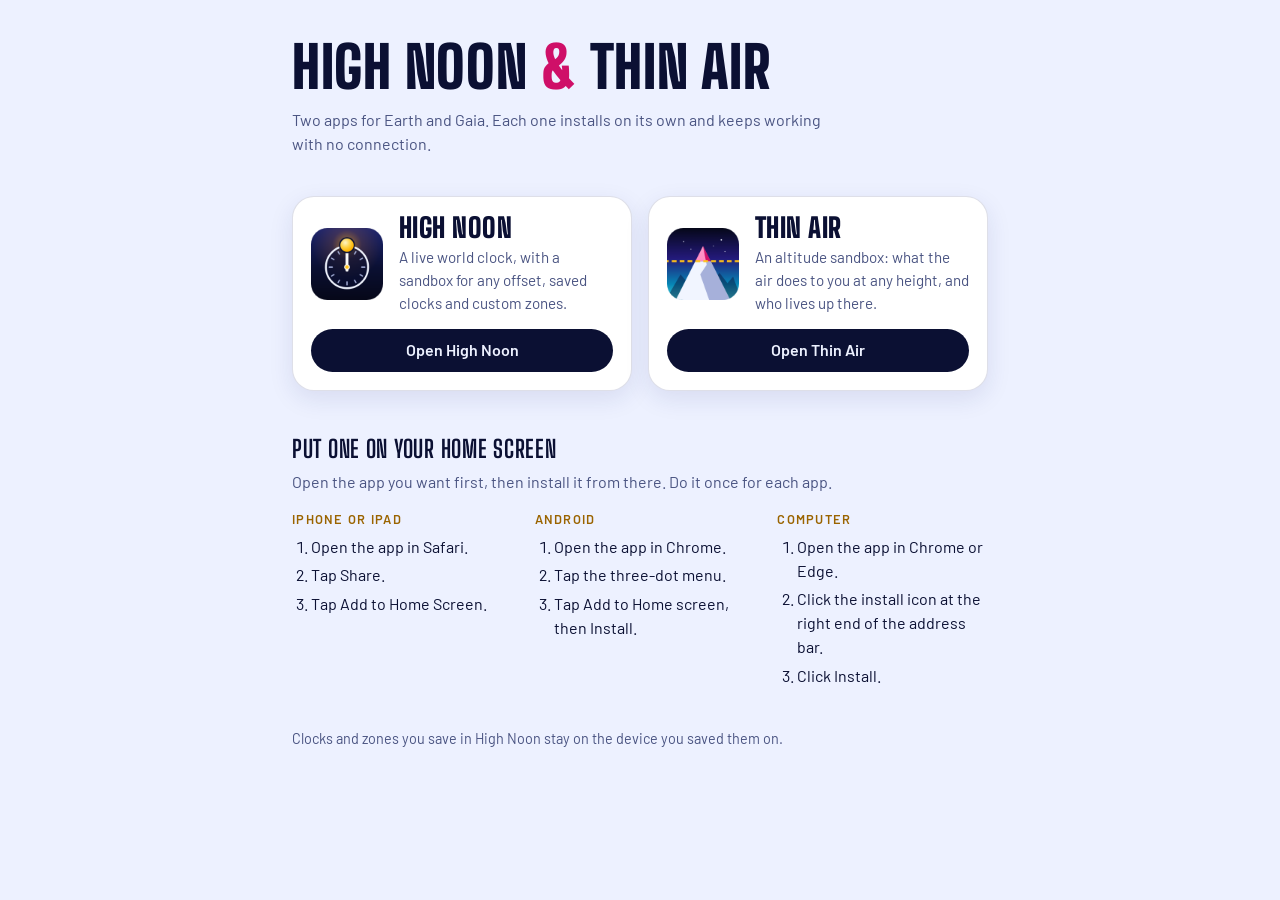
==== index.html @ 5a255d07 "Add High Noon and Thin Air as installable web apps Each app has its own manifest, icons, self-hosted" ====
<!doctype html>
<html lang="en">
<head>
<meta charset="utf-8">
<meta name="viewport" content="width=device-width, initial-scale=1, viewport-fit=cover">
<title>High Noon and Thin Air</title>
<meta name="description" content="Two apps for Earth and Gaia: a live world clock and an altitude sandbox.">
<meta name="theme-color" content="#EDF1FF" media="(prefers-color-scheme: light)">
<meta name="theme-color" content="#060819" media="(prefers-color-scheme: dark)">
<link rel="icon" type="image/png" sizes="32x32" href="./high-noon/icons/favicon-32.png">
<link rel="stylesheet" href="./high-noon/fonts/fonts.css">
<style>
  /* Layout: one narrow column. Two app tiles side by side, stacked on a phone, then the install steps. */
  :root {
    --bg: #EDF1FF; --ink: #0B1033; --muted: #4A5482; --card: #FFFFFF; --edge: rgba(24, 32, 96, .14);
    --gold: #9A6400; --above: #CF0F68; --below: #00767F; --shadow: 0 8px 24px rgba(30, 40, 120, .10);
    --display: "Big Shoulders Display", "Barlow Condensed", "Arial Narrow", Impact, sans-serif;
    --body: "Barlow", "Segoe UI", "Helvetica Neue", Arial, sans-serif;
    color-scheme: light;
  }
  @media (prefers-color-scheme: dark) {
    :root {
      --bg: #060819; --ink: #F1F5FF; --muted: #A6B0DA; --card: #0E1231; --edge: rgba(255, 255, 255, .12);
      --gold: #FFD447; --above: #FF5FAE; --below: #3FD0D8; --shadow: 0 8px 28px rgba(0, 0, 0, .5);
      color-scheme: dark;
    }
  }
  * { box-sizing: border-box; }
  html { padding-top: env(safe-area-inset-top, 0px); padding-bottom: env(safe-area-inset-bottom, 0px); }
  body { margin: 0; background: var(--bg); color: var(--ink); font-family: var(--body); font-size: 1rem; line-height: 1.5; -webkit-text-size-adjust: 100%; }
  main { max-width: 46rem; margin: 0 auto; padding-inline: 1.25rem; padding-block: 2.5rem 3.5rem; display: grid; gap: 2.5rem; }
  h1 { font-family: var(--display); font-weight: 900; font-size: clamp(2.4rem, 9vw, 3.6rem); line-height: .95; letter-spacing: .01em; text-transform: uppercase; margin: 0; text-wrap: balance; }
  h1 span { color: var(--above); }
  .lede { margin: .8rem 0 0; color: var(--muted); max-width: 34rem; }
  .apps { display: grid; grid-template-columns: repeat(auto-fit, minmax(15rem, 1fr)); gap: 1rem; }
  .app { display: grid; grid-template-columns: auto 1fr; gap: .9rem 1rem; align-items: center; padding: 1.1rem; background: var(--card); border: 1px solid var(--edge); border-radius: 22px; box-shadow: var(--shadow); color: inherit; text-decoration: none; min-width: 0; }
  .app img { width: 4.5rem; height: 4.5rem; display: block; }
  .app h2 { font-family: var(--display); font-weight: 900; font-size: 1.7rem; line-height: 1; text-transform: uppercase; letter-spacing: .02em; margin: 0 0 .3rem; }
  .app p { margin: 0; color: var(--muted); font-size: .95rem; }
  .app b { grid-column: 1 / -1; display: block; text-align: center; font-weight: 600; padding: .6rem 1rem; border-radius: 999px; background: var(--ink); color: var(--bg); }
  .app:hover b { background: var(--above); color: #FFFFFF; }
  .app:focus-visible { outline: 3px solid var(--above); outline-offset: 3px; }
  h3 { font-family: var(--display); font-weight: 700; font-size: 1.5rem; text-transform: uppercase; letter-spacing: .03em; margin: 0 0 .2rem; }
  .how > p { margin: 0 0 1rem; color: var(--muted); max-width: 34rem; }
  .ways { display: grid; grid-template-columns: repeat(auto-fit, minmax(13rem, 1fr)); gap: 1.4rem 2rem; }
  .ways h4 { margin: 0 0 .35rem; font-size: .8rem; font-weight: 600; letter-spacing: .1em; text-transform: uppercase; color: var(--gold); }
  .ways ol { margin: 0; padding-left: 1.2rem; display: grid; gap: .3rem; }
  .fine { margin: 0; color: var(--muted); font-size: .9rem; max-width: 34rem; }
</style>
</head>
<body>
<main>
  <header>
    <h1>High Noon <span>&amp;</span> Thin Air</h1>
    <p class="lede">Two apps for Earth and Gaia. Each one installs on its own and keeps working with no connection.</p>
  </header>

  <div class="apps">
    <a class="app" href="./high-noon/">
      <img src="./high-noon/icons/icon-192.png" alt="" width="192" height="192">
      <div>
        <h2>High Noon</h2>
        <p>A live world clock, with a sandbox for any offset, saved clocks and custom zones.</p>
      </div>
      <b>Open High Noon</b>
    </a>
    <a class="app" href="./thin-air/">
      <img src="./thin-air/icons/icon-192.png" alt="" width="192" height="192">
      <div>
        <h2>Thin Air</h2>
        <p>An altitude sandbox: what the air does to you at any height, and who lives up there.</p>
      </div>
      <b>Open Thin Air</b>
    </a>
  </div>

  <section class="how" aria-labelledby="how-h">
    <h3 id="how-h">Put one on your home screen</h3>
    <p>Open the app you want first, then install it from there. Do it once for each app.</p>
    <div class="ways">
      <div>
        <h4>iPhone or iPad</h4>
        <ol>
          <li>Open the app in Safari.</li>
          <li>Tap Share.</li>
          <li>Tap Add to Home Screen.</li>
        </ol>
      </div>
      <div>
        <h4>Android</h4>
        <ol>
          <li>Open the app in Chrome.</li>
          <li>Tap the three-dot menu.</li>
          <li>Tap Add to Home screen, then Install.</li>
        </ol>
      </div>
      <div>
        <h4>Computer</h4>
        <ol>
          <li>Open the app in Chrome or Edge.</li>
          <li>Click the install icon at the right end of the address bar.</li>
          <li>Click Install.</li>
        </ol>
      </div>
    </div>
  </section>

  <p class="fine">Clocks and zones you save in High Noon stay on the device you saved them on.</p>
</main>
</body>
</html>
---- high-noon/fonts/fonts.css ----
/* Barlow and Big Shoulders Display, SIL Open Font License 1.1. See OFL.txt. */
@font-face { font-family: 'Big Shoulders Display'; font-style: normal; font-weight: 700; font-display: swap; src: url(./big-shoulders-display-latin-ext-700-normal.woff2) format('woff2'); unicode-range: U+0100-02BA, U+02BD-02C5, U+02C7-02CC, U+02CE-02D7, U+02DD-02FF, U+0304, U+0308, U+0329, U+1D00-1DBF, U+1E00-1E9F, U+1EF2-1EFF, U+2020, U+20A0-20AB, U+20AD-20C0, U+2113, U+2C60-2C7F, U+A720-A7FF; }
@font-face { font-family: 'Big Shoulders Display'; font-style: normal; font-weight: 700; font-display: swap; src: url(./big-shoulders-display-latin-700-normal.woff2) format('woff2'); unicode-range: U+0000-00FF, U+0131, U+0152-0153, U+02BB-02BC, U+02C6, U+02DA, U+02DC, U+0304, U+0308, U+0329, U+2000-206F, U+20AC, U+2122, U+2191, U+2193, U+2212, U+2215, U+FEFF, U+FFFD; }
@font-face { font-family: 'Big Shoulders Display'; font-style: normal; font-weight: 900; font-display: swap; src: url(./big-shoulders-display-latin-ext-900-normal.woff2) format('woff2'); unicode-range: U+0100-02BA, U+02BD-02C5, U+02C7-02CC, U+02CE-02D7, U+02DD-02FF, U+0304, U+0308, U+0329, U+1D00-1DBF, U+1E00-1E9F, U+1EF2-1EFF, U+2020, U+20A0-20AB, U+20AD-20C0, U+2113, U+2C60-2C7F, U+A720-A7FF; }
@font-face { font-family: 'Big Shoulders Display'; font-style: normal; font-weight: 900; font-display: swap; src: url(./big-shoulders-display-latin-900-normal.woff2) format('woff2'); unicode-range: U+0000-00FF, U+0131, U+0152-0153, U+02BB-02BC, U+02C6, U+02DA, U+02DC, U+0304, U+0308, U+0329, U+2000-206F, U+20AC, U+2122, U+2191, U+2193, U+2212, U+2215, U+FEFF, U+FFFD; }
@font-face { font-family: 'Barlow'; font-style: normal; font-weight: 400; font-display: swap; src: url(./barlow-latin-ext-400-normal.woff2) format('woff2'); unicode-range: U+0100-02BA, U+02BD-02C5, U+02C7-02CC, U+02CE-02D7, U+02DD-02FF, U+0304, U+0308, U+0329, U+1D00-1DBF, U+1E00-1E9F, U+1EF2-1EFF, U+2020, U+20A0-20AB, U+20AD-20C0, U+2113, U+2C60-2C7F, U+A720-A7FF; }
@font-face { font-family: 'Barlow'; font-style: normal; font-weight: 400; font-display: swap; src: url(./barlow-latin-400-normal.woff2) format('woff2'); unicode-range: U+0000-00FF, U+0131, U+0152-0153, U+02BB-02BC, U+02C6, U+02DA, U+02DC, U+0304, U+0308, U+0329, U+2000-206F, U+20AC, U+2122, U+2191, U+2193, U+2212, U+2215, U+FEFF, U+FFFD; }
@font-face { font-family: 'Barlow'; font-style: normal; font-weight: 500; font-display: swap; src: url(./barlow-latin-ext-500-normal.woff2) format('woff2'); unicode-range: U+0100-02BA, U+02BD-02C5, U+02C7-02CC, U+02CE-02D7, U+02DD-02FF, U+0304, U+0308, U+0329, U+1D00-1DBF, U+1E00-1E9F, U+1EF2-1EFF, U+2020, U+20A0-20AB, U+20AD-20C0, U+2113, U+2C60-2C7F, U+A720-A7FF; }
@font-face { font-family: 'Barlow'; font-style: normal; font-weight: 500; font-display: swap; src: url(./barlow-latin-500-normal.woff2) format('woff2'); unicode-range: U+0000-00FF, U+0131, U+0152-0153, U+02BB-02BC, U+02C6, U+02DA, U+02DC, U+0304, U+0308, U+0329, U+2000-206F, U+20AC, U+2122, U+2191, U+2193, U+2212, U+2215, U+FEFF, U+FFFD; }
@font-face { font-family: 'Barlow'; font-style: normal; font-weight: 600; font-display: swap; src: url(./barlow-latin-ext-600-normal.woff2) format('woff2'); unicode-range: U+0100-02BA, U+02BD-02C5, U+02C7-02CC, U+02CE-02D7, U+02DD-02FF, U+0304, U+0308, U+0329, U+1D00-1DBF, U+1E00-1E9F, U+1EF2-1EFF, U+2020, U+20A0-20AB, U+20AD-20C0, U+2113, U+2C60-2C7F, U+A720-A7FF; }
@font-face { font-family: 'Barlow'; font-style: normal; font-weight: 600; font-display: swap; src: url(./barlow-latin-600-normal.woff2) format('woff2'); unicode-range: U+0000-00FF, U+0131, U+0152-0153, U+02BB-02BC, U+02C6, U+02DA, U+02DC, U+0304, U+0308, U+0329, U+2000-206F, U+20AC, U+2122, U+2191, U+2193, U+2212, U+2215, U+FEFF, U+FFFD; }
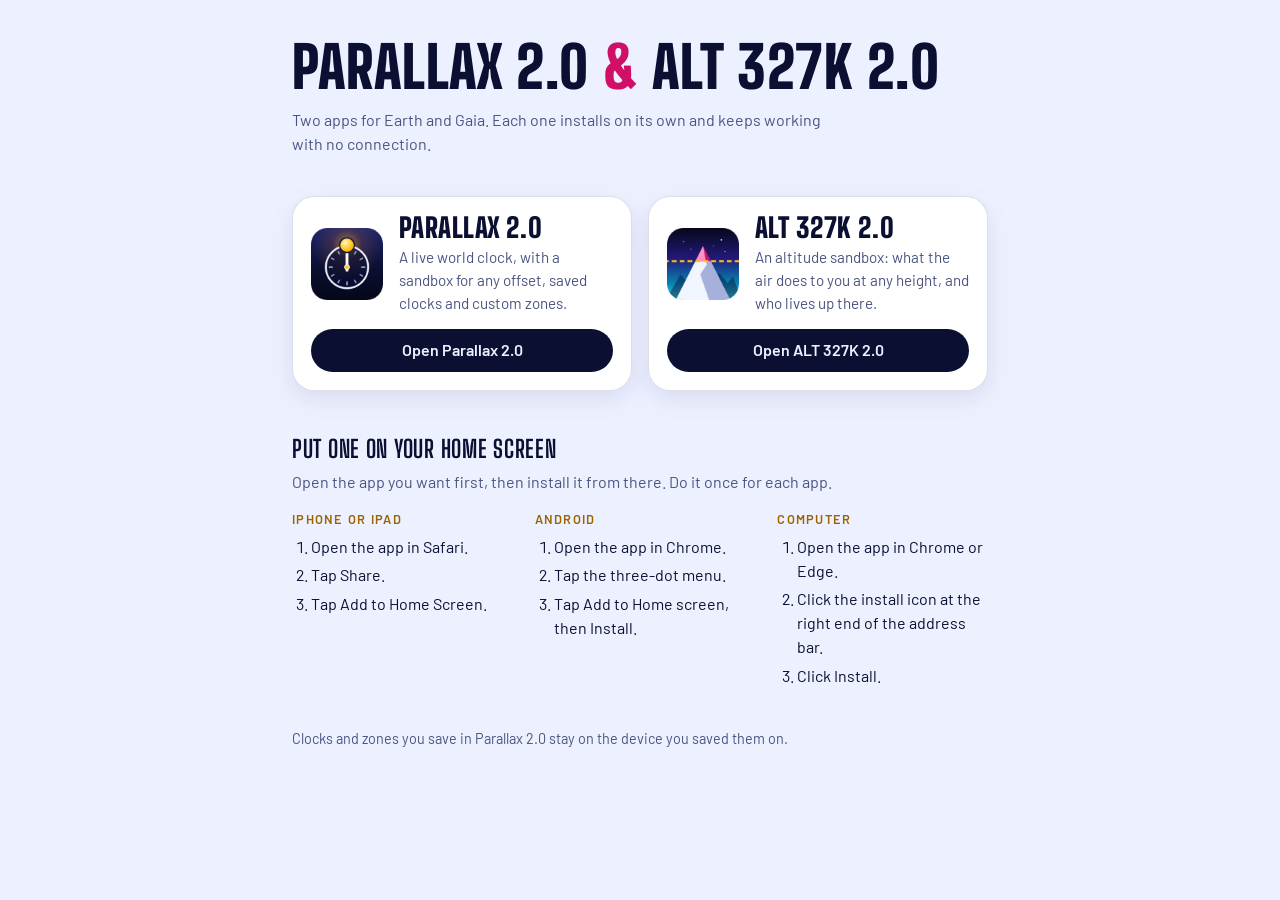
==== commit 4273ff86: "Rename to Parallax 2.0 and ALT 327K 2.0, add the Earth clock dial High Noon is now Parallax 2.0 and " ====
--- a/index.html
+++ b/index.html
@@ -3,7 +3,7 @@
 <head>
 <meta charset="utf-8">
 <meta name="viewport" content="width=device-width, initial-scale=1, viewport-fit=cover">
-<title>High Noon and Thin Air</title>
+<title>Parallax 2.0 and ALT 327K 2.0</title>
 <meta name="description" content="Two apps for Earth and Gaia: a live world clock and an altitude sandbox.">
 <meta name="theme-color" content="#EDF1FF" media="(prefers-color-scheme: light)">
 <meta name="theme-color" content="#060819" media="(prefers-color-scheme: dark)">
@@ -51,7 +51,7 @@
 <body>
 <main>
   <header>
-    <h1>High Noon <span>&amp;</span> Thin Air</h1>
+    <h1>Parallax 2.0 <span>&amp;</span> ALT 327K 2.0</h1>
     <p class="lede">Two apps for Earth and Gaia. Each one installs on its own and keeps working with no connection.</p>
   </header>
 
@@ -59,18 +59,18 @@
     <a class="app" href="./high-noon/">
       <img src="./high-noon/icons/icon-192.png" alt="" width="192" height="192">
       <div>
-        <h2>High Noon</h2>
+        <h2>Parallax 2.0</h2>
         <p>A live world clock, with a sandbox for any offset, saved clocks and custom zones.</p>
       </div>
-      <b>Open High Noon</b>
+      <b>Open Parallax 2.0</b>
     </a>
     <a class="app" href="./thin-air/">
       <img src="./thin-air/icons/icon-192.png" alt="" width="192" height="192">
       <div>
-        <h2>Thin Air</h2>
+        <h2>ALT 327K 2.0</h2>
         <p>An altitude sandbox: what the air does to you at any height, and who lives up there.</p>
       </div>
-      <b>Open Thin Air</b>
+      <b>Open ALT 327K 2.0</b>
     </a>
   </div>
 
@@ -105,7 +105,7 @@
     </div>
   </section>
 
-  <p class="fine">Clocks and zones you save in High Noon stay on the device you saved them on.</p>
+  <p class="fine">Clocks and zones you save in Parallax 2.0 stay on the device you saved them on.</p>
 </main>
 </body>
 </html>
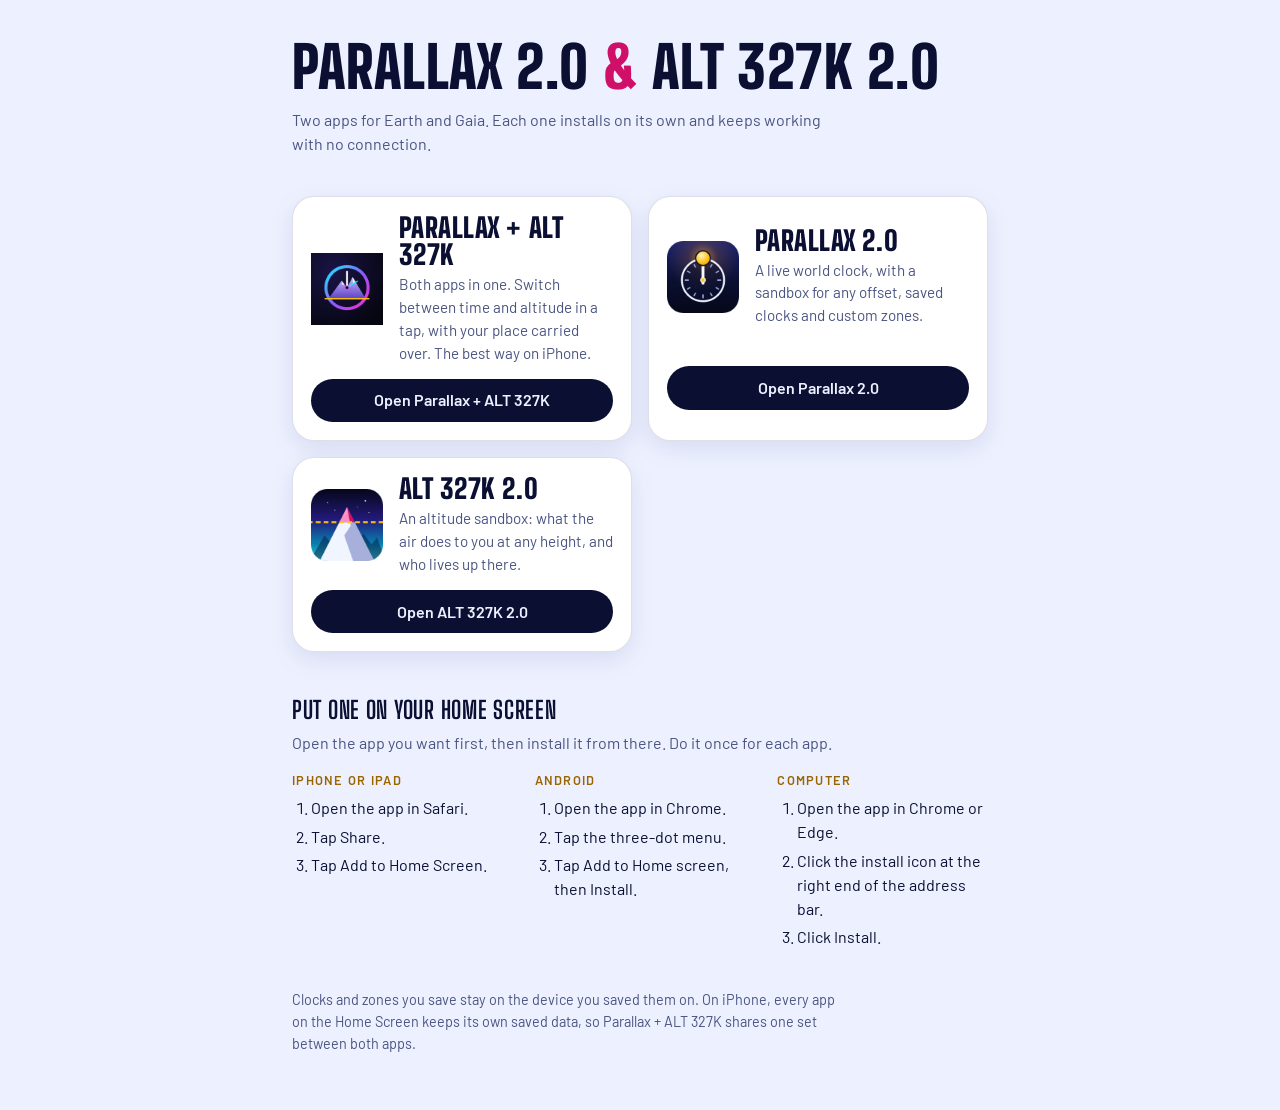
==== commit bef9e235: "Time globe: Cordilleran Region and real pins; Parallax + ALT 327K in one app - Parallax 2.0's time g" ====
--- a/index.html
+++ b/index.html
@@ -7,8 +7,8 @@
 <meta name="description" content="Two apps for Earth and Gaia: a live world clock and an altitude sandbox.">
 <meta name="theme-color" content="#EDF1FF" media="(prefers-color-scheme: light)">
 <meta name="theme-color" content="#060819" media="(prefers-color-scheme: dark)">
-<link rel="icon" type="image/png" sizes="32x32" href="./high-noon/icons/favicon-32.png">
-<link rel="stylesheet" href="./high-noon/fonts/fonts.css">
+<link rel="icon" type="image/png" sizes="32x32" href="./parallax-2-0/icons/favicon-32.png">
+<link rel="stylesheet" href="./parallax-2-0/fonts/fonts.css">
 <style>
   /* Layout: one narrow column. Two app tiles side by side, stacked on a phone, then the install steps. */
   :root {
@@ -56,16 +56,24 @@
   </header>
 
   <div class="apps">
-    <a class="app" href="./high-noon/">
-      <img src="./high-noon/icons/icon-192.png" alt="" width="192" height="192">
+    <a class="app" href="./duo/">
+      <img src="./duo/icons/icon-192.png" alt="" width="192" height="192">
+      <div>
+        <h2>Parallax + ALT 327K</h2>
+        <p>Both apps in one. Switch between time and altitude in a tap, with your place carried over. The best way on iPhone.</p>
+      </div>
+      <b>Open Parallax + ALT 327K</b>
+    </a>
+    <a class="app" href="./parallax-2-0/">
+      <img src="./parallax-2-0/icons/icon-192.png" alt="" width="192" height="192">
       <div>
         <h2>Parallax 2.0</h2>
         <p>A live world clock, with a sandbox for any offset, saved clocks and custom zones.</p>
       </div>
       <b>Open Parallax 2.0</b>
     </a>
-    <a class="app" href="./thin-air/">
-      <img src="./thin-air/icons/icon-192.png" alt="" width="192" height="192">
+    <a class="app" href="./alt-327k-2-0/">
+      <img src="./alt-327k-2-0/icons/icon-192.png" alt="" width="192" height="192">
       <div>
         <h2>ALT 327K 2.0</h2>
         <p>An altitude sandbox: what the air does to you at any height, and who lives up there.</p>
@@ -105,7 +113,7 @@
     </div>
   </section>
 
-  <p class="fine">Clocks and zones you save in Parallax 2.0 stay on the device you saved them on.</p>
+  <p class="fine">Clocks and zones you save stay on the device you saved them on. On iPhone, every app on the Home Screen keeps its own saved data, so Parallax + ALT 327K shares one set between both apps.</p>
 </main>
 </body>
 </html>
--- a/parallax-2-0/fonts/fonts.css
+++ b/parallax-2-0/fonts/fonts.css
@@ -0,0 +1,20 @@
+/* Barlow and Big Shoulders Display, SIL Open Font License 1.1. See OFL.txt. */
+@font-face { font-family: 'Big Shoulders Display'; font-style: normal; font-weight: 700; font-display: swap; src: url(./big-shoulders-display-latin-ext-700-normal.woff2) format('woff2'); unicode-range: U+0100-02BA, U+02BD-02C5, U+02C7-02CC, U+02CE-02D7, U+02DD-02FF, U+0304, U+0308, U+0329, U+1D00-1DBF, U+1E00-1E9F, U+1EF2-1EFF, U+2020, U+20A0-20AB, U+20AD-20C0, U+2113, U+2C60-2C7F, U+A720-A7FF; }
+@font-face { font-family: 'Big Shoulders Display'; font-style: normal; font-weight: 700; font-display: swap; src: url(./big-shoulders-display-latin-700-normal.woff2) format('woff2'); unicode-range: U+0000-00FF, U+0131, U+0152-0153, U+02BB-02BC, U+02C6, U+02DA, U+02DC, U+0304, U+0308, U+0329, U+2000-206F, U+20AC, U+2122, U+2191, U+2193, U+2212, U+2215, U+FEFF, U+FFFD; }
+@font-face { font-family: 'Big Shoulders Display'; font-style: normal; font-weight: 900; font-display: swap; src: url(./big-shoulders-display-latin-ext-900-normal.woff2) format('woff2'); unicode-range: U+0100-02BA, U+02BD-02C5, U+02C7-02CC, U+02CE-02D7, U+02DD-02FF, U+0304, U+0308, U+0329, U+1D00-1DBF, U+1E00-1E9F, U+1EF2-1EFF, U+2020, U+20A0-20AB, U+20AD-20C0, U+2113, U+2C60-2C7F, U+A720-A7FF; }
+@font-face { font-family: 'Big Shoulders Display'; font-style: normal; font-weight: 900; font-display: swap; src: url(./big-shoulders-display-latin-900-normal.woff2) format('woff2'); unicode-range: U+0000-00FF, U+0131, U+0152-0153, U+02BB-02BC, U+02C6, U+02DA, U+02DC, U+0304, U+0308, U+0329, U+2000-206F, U+20AC, U+2122, U+2191, U+2193, U+2212, U+2215, U+FEFF, U+FFFD; }
+@font-face { font-family: 'Barlow'; font-style: normal; font-weight: 400; font-display: swap; src: url(./barlow-latin-ext-400-normal.woff2) format('woff2'); unicode-range: U+0100-02BA, U+02BD-02C5, U+02C7-02CC, U+02CE-02D7, U+02DD-02FF, U+0304, U+0308, U+0329, U+1D00-1DBF, U+1E00-1E9F, U+1EF2-1EFF, U+2020, U+20A0-20AB, U+20AD-20C0, U+2113, U+2C60-2C7F, U+A720-A7FF; }
+@font-face { font-family: 'Barlow'; font-style: normal; font-weight: 400; font-display: swap; src: url(./barlow-latin-400-normal.woff2) format('woff2'); unicode-range: U+0000-00FF, U+0131, U+0152-0153, U+02BB-02BC, U+02C6, U+02DA, U+02DC, U+0304, U+0308, U+0329, U+2000-206F, U+20AC, U+2122, U+2191, U+2193, U+2212, U+2215, U+FEFF, U+FFFD; }
+@font-face { font-family: 'Barlow'; font-style: normal; font-weight: 500; font-display: swap; src: url(./barlow-latin-ext-500-normal.woff2) format('woff2'); unicode-range: U+0100-02BA, U+02BD-02C5, U+02C7-02CC, U+02CE-02D7, U+02DD-02FF, U+0304, U+0308, U+0329, U+1D00-1DBF, U+1E00-1E9F, U+1EF2-1EFF, U+2020, U+20A0-20AB, U+20AD-20C0, U+2113, U+2C60-2C7F, U+A720-A7FF; }
+@font-face { font-family: 'Barlow'; font-style: normal; font-weight: 500; font-display: swap; src: url(./barlow-latin-500-normal.woff2) format('woff2'); unicode-range: U+0000-00FF, U+0131, U+0152-0153, U+02BB-02BC, U+02C6, U+02DA, U+02DC, U+0304, U+0308, U+0329, U+2000-206F, U+20AC, U+2122, U+2191, U+2193, U+2212, U+2215, U+FEFF, U+FFFD; }
+@font-face { font-family: 'Barlow'; font-style: normal; font-weight: 600; font-display: swap; src: url(./barlow-latin-ext-600-normal.woff2) format('woff2'); unicode-range: U+0100-02BA, U+02BD-02C5, U+02C7-02CC, U+02CE-02D7, U+02DD-02FF, U+0304, U+0308, U+0329, U+1D00-1DBF, U+1E00-1E9F, U+1EF2-1EFF, U+2020, U+20A0-20AB, U+20AD-20C0, U+2113, U+2C60-2C7F, U+A720-A7FF; }
+@font-face { font-family: 'Barlow'; font-style: normal; font-weight: 600; font-display: swap; src: url(./barlow-latin-600-normal.woff2) format('woff2'); unicode-range: U+0000-00FF, U+0131, U+0152-0153, U+02BB-02BC, U+02C6, U+02DA, U+02DC, U+0304, U+0308, U+0329, U+2000-206F, U+20AC, U+2122, U+2191, U+2193, U+2212, U+2215, U+FEFF, U+FFFD; }
+/* Unbounded and Space Grotesk, SIL Open Font License 1.1. See OFL-unbounded.txt and OFL-space-grotesk.txt. */
+@font-face { font-family: 'Unbounded'; font-style: normal; font-weight: 500; font-display: swap; src: url(./unbounded-latin-500-normal.woff2) format('woff2'); unicode-range: U+0000-00FF, U+0131, U+0152-0153, U+02BB-02BC, U+02C6, U+02DA, U+02DC, U+0304, U+0308, U+0329, U+2000-206F, U+20AC, U+2122, U+2191, U+2193, U+2212, U+2215, U+FEFF, U+FFFD; }
+@font-face { font-family: 'Unbounded'; font-style: normal; font-weight: 600; font-display: swap; src: url(./unbounded-latin-600-normal.woff2) format('woff2'); unicode-range: U+0000-00FF, U+0131, U+0152-0153, U+02BB-02BC, U+02C6, U+02DA, U+02DC, U+0304, U+0308, U+0329, U+2000-206F, U+20AC, U+2122, U+2191, U+2193, U+2212, U+2215, U+FEFF, U+FFFD; }
+@font-face { font-family: 'Unbounded'; font-style: normal; font-weight: 700; font-display: swap; src: url(./unbounded-latin-700-normal.woff2) format('woff2'); unicode-range: U+0000-00FF, U+0131, U+0152-0153, U+02BB-02BC, U+02C6, U+02DA, U+02DC, U+0304, U+0308, U+0329, U+2000-206F, U+20AC, U+2122, U+2191, U+2193, U+2212, U+2215, U+FEFF, U+FFFD; }
+@font-face { font-family: 'Unbounded'; font-style: normal; font-weight: 800; font-display: swap; src: url(./unbounded-latin-800-normal.woff2) format('woff2'); unicode-range: U+0000-00FF, U+0131, U+0152-0153, U+02BB-02BC, U+02C6, U+02DA, U+02DC, U+0304, U+0308, U+0329, U+2000-206F, U+20AC, U+2122, U+2191, U+2193, U+2212, U+2215, U+FEFF, U+FFFD; }
+@font-face { font-family: 'Space Grotesk'; font-style: normal; font-weight: 400; font-display: swap; src: url(./space-grotesk-latin-400-normal.woff2) format('woff2'); unicode-range: U+0000-00FF, U+0131, U+0152-0153, U+02BB-02BC, U+02C6, U+02DA, U+02DC, U+0304, U+0308, U+0329, U+2000-206F, U+20AC, U+2122, U+2191, U+2193, U+2212, U+2215, U+FEFF, U+FFFD; }
+@font-face { font-family: 'Space Grotesk'; font-style: normal; font-weight: 500; font-display: swap; src: url(./space-grotesk-latin-500-normal.woff2) format('woff2'); unicode-range: U+0000-00FF, U+0131, U+0152-0153, U+02BB-02BC, U+02C6, U+02DA, U+02DC, U+0304, U+0308, U+0329, U+2000-206F, U+20AC, U+2122, U+2191, U+2193, U+2212, U+2215, U+FEFF, U+FFFD; }
+@font-face { font-family: 'Space Grotesk'; font-style: normal; font-weight: 600; font-display: swap; src: url(./space-grotesk-latin-600-normal.woff2) format('woff2'); unicode-range: U+0000-00FF, U+0131, U+0152-0153, U+02BB-02BC, U+02C6, U+02DA, U+02DC, U+0304, U+0308, U+0329, U+2000-206F, U+20AC, U+2122, U+2191, U+2193, U+2212, U+2215, U+FEFF, U+FFFD; }
+@font-face { font-family: 'Space Grotesk'; font-style: normal; font-weight: 700; font-display: swap; src: url(./space-grotesk-latin-700-normal.woff2) format('woff2'); unicode-range: U+0000-00FF, U+0131, U+0152-0153, U+02BB-02BC, U+02C6, U+02DA, U+02DC, U+0304, U+0308, U+0329, U+2000-206F, U+20AC, U+2122, U+2191, U+2193, U+2212, U+2215, U+FEFF, U+FFFD; }
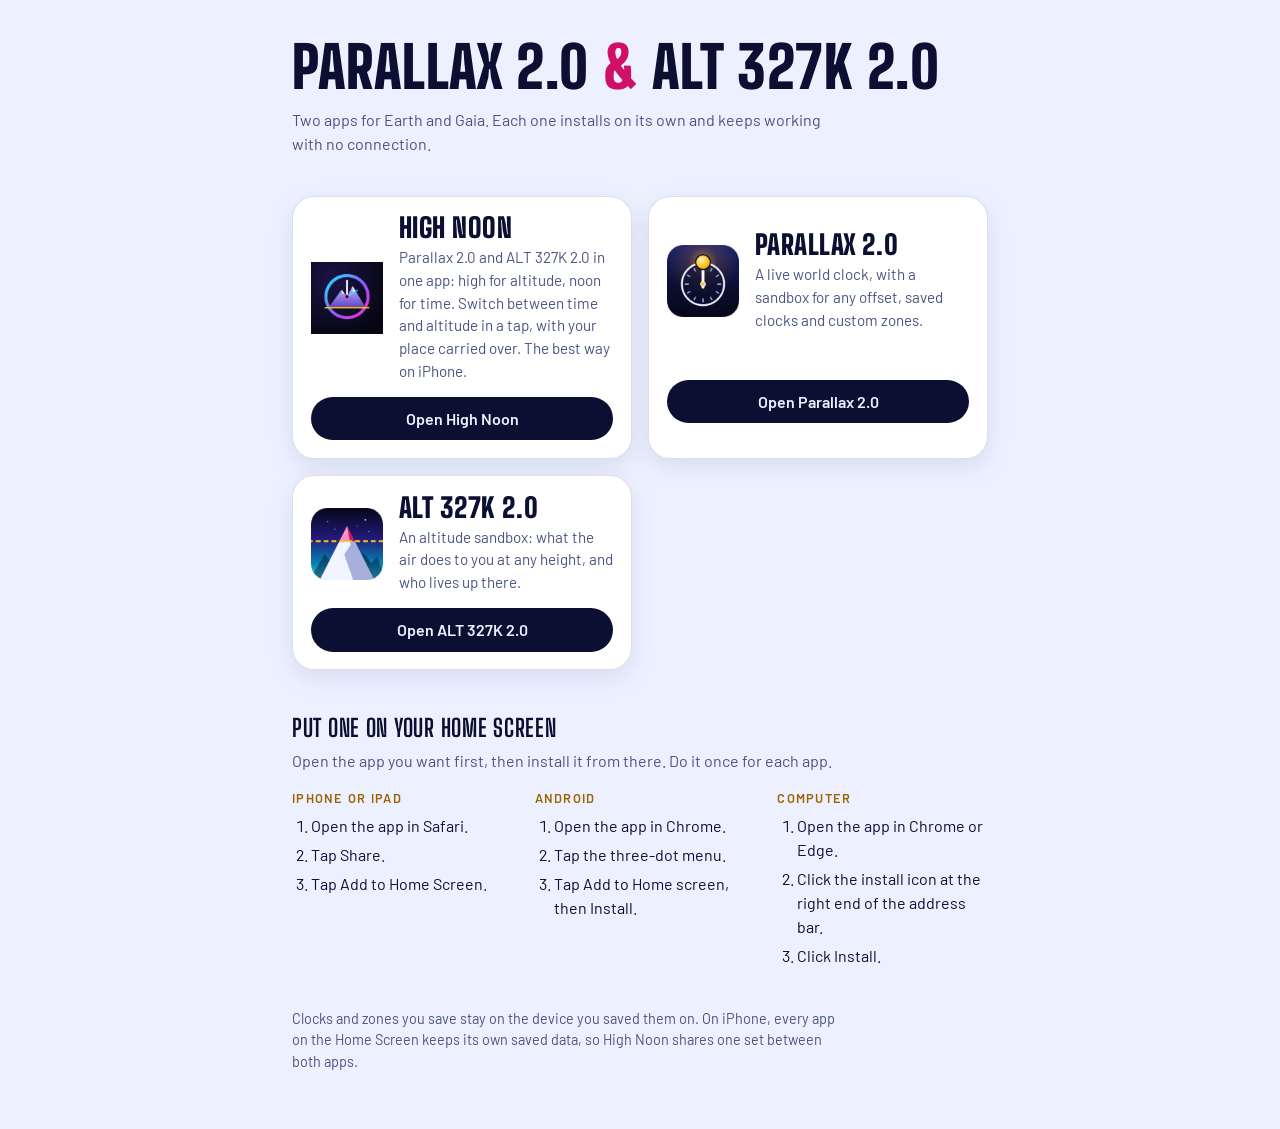
==== commit 91bb21e5: "Rename the combined app to High Noon High for altitude (ALT 327K 2.0), noon for time (Parallax 2.0)." ====
--- a/index.html
+++ b/index.html
@@ -59,10 +59,10 @@
     <a class="app" href="./duo/">
       <img src="./duo/icons/icon-192.png" alt="" width="192" height="192">
       <div>
-        <h2>Parallax + ALT 327K</h2>
-        <p>Both apps in one. Switch between time and altitude in a tap, with your place carried over. The best way on iPhone.</p>
+        <h2>High Noon</h2>
+        <p>Parallax 2.0 and ALT 327K 2.0 in one app: high for altitude, noon for time. Switch between time and altitude in a tap, with your place carried over. The best way on iPhone.</p>
       </div>
-      <b>Open Parallax + ALT 327K</b>
+      <b>Open High Noon</b>
     </a>
     <a class="app" href="./parallax-2-0/">
       <img src="./parallax-2-0/icons/icon-192.png" alt="" width="192" height="192">
@@ -113,7 +113,7 @@
     </div>
   </section>
 
-  <p class="fine">Clocks and zones you save stay on the device you saved them on. On iPhone, every app on the Home Screen keeps its own saved data, so Parallax + ALT 327K shares one set between both apps.</p>
+  <p class="fine">Clocks and zones you save stay on the device you saved them on. On iPhone, every app on the Home Screen keeps its own saved data, so High Noon shares one set between both apps.</p>
 </main>
 </body>
 </html>
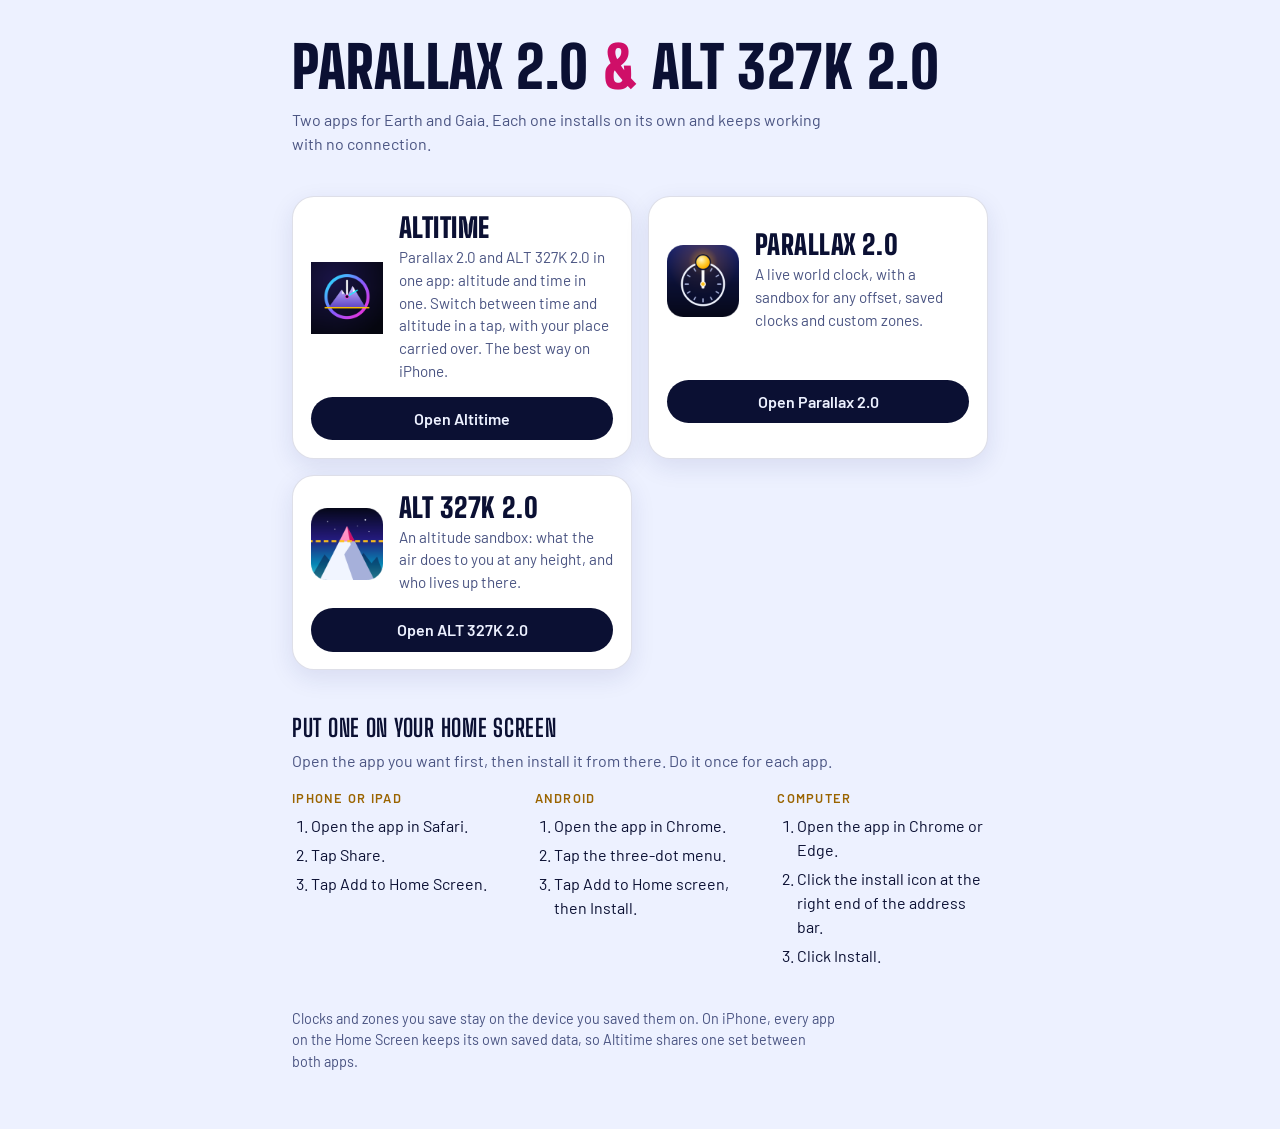
==== commit ed0c373f: "Name the combined app Altitime instead High Noon was an earlier name, so the combined app is Altitim" ====
--- a/index.html
+++ b/index.html
@@ -59,10 +59,10 @@
     <a class="app" href="./duo/">
       <img src="./duo/icons/icon-192.png" alt="" width="192" height="192">
       <div>
-        <h2>High Noon</h2>
-        <p>Parallax 2.0 and ALT 327K 2.0 in one app: high for altitude, noon for time. Switch between time and altitude in a tap, with your place carried over. The best way on iPhone.</p>
+        <h2>Altitime</h2>
+        <p>Parallax 2.0 and ALT 327K 2.0 in one app: altitude and time in one. Switch between time and altitude in a tap, with your place carried over. The best way on iPhone.</p>
       </div>
-      <b>Open High Noon</b>
+      <b>Open Altitime</b>
     </a>
     <a class="app" href="./parallax-2-0/">
       <img src="./parallax-2-0/icons/icon-192.png" alt="" width="192" height="192">
@@ -113,7 +113,7 @@
     </div>
   </section>
 
-  <p class="fine">Clocks and zones you save stay on the device you saved them on. On iPhone, every app on the Home Screen keeps its own saved data, so High Noon shares one set between both apps.</p>
+  <p class="fine">Clocks and zones you save stay on the device you saved them on. On iPhone, every app on the Home Screen keeps its own saved data, so Altitime shares one set between both apps.</p>
 </main>
 </body>
 </html>
